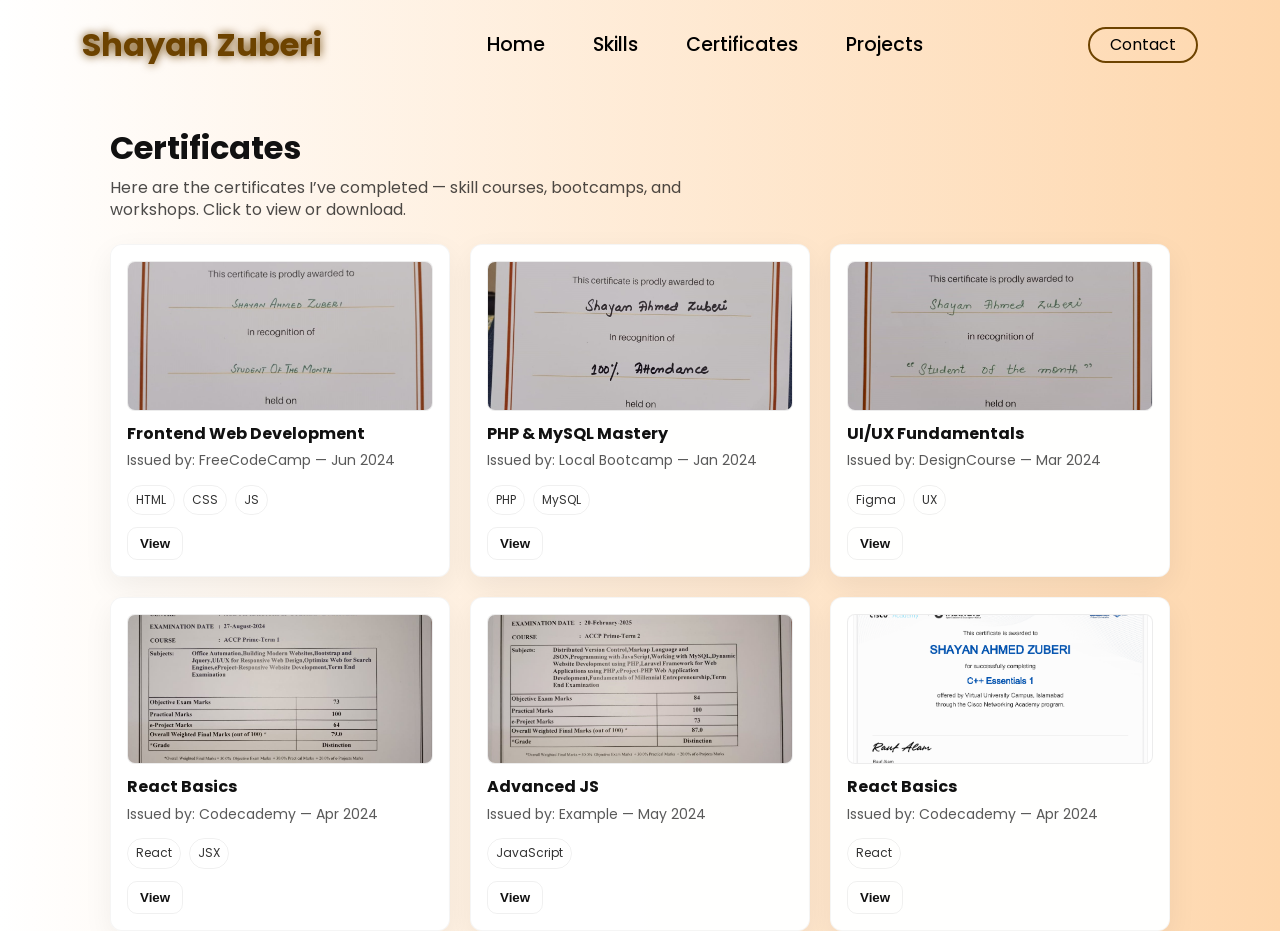
==== certificates.html @ 5d3bbd75 "first commit" ====
<!doctype html>
<html lang="en">
<head>
  <meta charset="utf-8" />
  <meta name="viewport" content="width=device-width, initial-scale=1" />
  <title>Certificates - Shayan Zuberi Portfolio</title>

  <link rel="stylesheet" href="https://cdnjs.cloudflare.com/ajax/libs/font-awesome/6.7.1/css/all.min.css">
  <link rel="stylesheet" href="https://unpkg.com/aos@next/dist/aos.css" />
  <style>
   /* ===== fonts & reset ===== */
    @import url('https://fonts.googleapis.com/css2?family=Poppins:wght@100;200;300;400;500;600&display=swap');

    *{box-sizing:border-box;margin:0;padding:0}
    html,body{height:100%}
    body{
      font-family:'Poppins',sans-serif;
      background: linear-gradient(to right, rgb(255,255,255), rgb(254,215,173));
      color:#111;
      -webkit-font-smoothing:antialiased;
      -moz-osx-font-smoothing:grayscale;
      line-height:1.4;
      overflow-y:auto;
    }

         nav {
            width: 100%;
            height: 10vh;
            position: sticky;
        }


        .nav-container {
            width: 100%;
            height: 100%;
            display: flex;
            justify-content: space-around;
            align-items: center;
        }

        .logo {
            color: black;
            font-size: 2rem;
            font-weight: bolder;
        }

        .logo span {
            color: rgb(109, 67, 0);
            text-shadow: 0 0 10px rgb(109, 67, 0);
        }

        .hamburg,
        .cancel {
            cursor: pointer;
            position: absolute;
            right: 15px;
            top: 10px;
            color: black;
            font-size: 2rem;
            display: none;
        }

        .nav-container .links {
            display: flex;
            gap: 3rem;
            align-items: center;
        }

        .nav-container .links a {
            position: relative;
            font-size: 1.2rem;
            color: black;
            text-decoration: none;
            font-weight: 500;
            transform: 0.3s linear;
        }

        .nav-container .links a::before {
            position: absolute;
            content: "";
            bottom: -3px;
            left: 0;
            width: 0%;
            height: 3px;
            background-color: rgb(109, 67, 0);
            transition: 0.2s linear;
        }

        .nav-container .links a:hover::before {
            width: 100%;
        }

        .nav-container .contact-btn {
            background-color: transparent;
            padding: 5px 20px;
            border-radius: 20px;
            border: 2px solid rgb(109, 67, 0);
            transition: 0.2s linear;
            color: #000;
            text-decoration: none;
        }

        .nav-container .contact-btn a {
            color: white;
            transition: 0.3s linear;
        }

        .nav-container .contact-btn:hover,
        .nav-container .contact-btn:hover a {
            background-color: rgb(109, 67, 0);
            color: white;
        }

        .nav-container .links a:hover {
            color: rgb(109, 67, 0);
        }

        
    /* existing .dropdown */
.dropdown{
    z-index: 100;
    position: absolute;
    top: 0;
    transform: translateY(-500px);
    width: 100%;
    height: auto;
    backdrop-filter: brightness(40%) blur(3px);
    box-shadow: 0 0 20px black;
    transition: transform 0.2s linear;
}

/* NEW: open state */
.dropdown.open {
    transform: translateY(0);
}
        .dropdown .links a {
            color: white;
            display: flex;
            text-decoration: none;
            justify-content: center;
            padding: 15px 0;
            align-items: center;
            transition: 0.2s linear;
        }

        .dropdown .links a:hover {
            background-color: rgb(109, 67, 0);
        }


    /* hide desktop nav / show hamburger on small screens */
    @media (max-width:884px){
        .row{flex-direction:column}
      .nav-container .links{display:none}
      .page-grid{padding:0 6px}
      .title{text-align:center}
      .subtitle{text-align:center}
      .card{padding:18px}
      .info{order:-1}
      .contact-btn {display: none;}
    .hamburg,.cancel {display: block;z-index: 120; }
    nav .logo {
                position: absolute;
                top: 16px;
                left: 15px;
                font-size: 1.5rem;
                z-index: 110;
            }
    }

    /* hide dropdown on desktop */
    @media (min-width:885px){
      .dropdown { display:none; }
    }

    /* ===== page container ===== */
    .container{max-width:1100px;margin:36px auto;padding:0 20px}
    .header{display:flex;justify-content:space-between;align-items:flex-start;gap:12px}
    @media (max-width:980px){ .header{flex-direction:column;gap:18px} }

    .title {
      font-size:clamp(1.6rem,3.6vw,2rem);
      font-weight:700;
      color:#111;
      margin-bottom:6px;
    }
    .subtitle{color:rgba(0,0,0,0.7);max-width:70%}

    /* certificates grid */
    .filters{margin-top:14px;display:flex;gap:10px;flex-wrap:wrap}
    .pill{padding:8px 14px;border-radius:999px;border:2px solid rgba(0,0,0,0.06);background:transparent;color:#111;cursor:pointer;font-weight:600}
    .pill.active{background:rgb(109,67,0);color:#fff;border-color:transparent}

    .grid{margin-top:22px;display:grid;grid-template-columns:repeat(3,1fr);gap:20px}
    @media (max-width:1000px){ .grid{grid-template-columns:repeat(2,1fr)} }
    @media (max-width:640px){ .grid{grid-template-columns:1fr} }

    .cert-card{
      background:rgba(255,255,255,0.98);
      border-radius:12px;
      padding:16px;
      border:1px solid rgba(0,0,0,0.04);
      box-shadow:0 10px 30px rgba(0,0,0,0.06);
      display:flex;
      flex-direction:column;
      gap:12px;
      transition:transform .18s ease,box-shadow .18s ease;
    }
    .cert-card:hover{ transform:translateY(-8px); box-shadow:0 18px 40px rgba(0,0,0,0.09); }

    .cert-thumb{
      height:150px;border-radius:8px;background:#f4f4f4;border:1px solid rgba(0,0,0,0.03);overflow:hidden;display:flex;align-items:center;justify-content:center;
    }
    .cert-thumb img{width:100%;height:100%;object-fit:cover;display:block}

    .cert-meta{display:flex;flex-direction:column;gap:6px}
    .cert-meta h3{font-size:16px;color:#111;margin:0}
    .cert-meta p{color:rgba(0,0,0,0.65);font-size:14px;margin:0}

    .cert-tags{display:flex;gap:8px;flex-wrap:wrap;margin-top:8px}
    .cert-tag{font-size:12px;padding:6px 8px;border-radius:999px;border:1px solid rgba(0,0,0,0.06);background:transparent;color:#333}

    .cert-actions{display:flex;gap:10px;align-items:center}
    .btn{padding:8px 12px;border-radius:10px;border:none;cursor:pointer;font-weight:600}
    .btn-outline{background:transparent;border:1px solid rgba(0,0,0,0.06);color:#111}
    .btn-accent{background:rgb(109,67,0);color:#fff}

    .empty{padding:24px;border-radius:10px;text-align:center;color:rgba(0,0,0,0.6);border:1px dashed rgba(0,0,0,0.06)}

    /* modal viewer */
    .modal-backdrop{position:fixed;inset:0;background:rgba(0,0,0,0.45);display:flex;align-items:center;justify-content:center;z-index:220;padding:20px}
    .modal{background:#fff;border-radius:10px;padding:14px;max-width:900px;width:100%;box-shadow:0 20px 50px rgba(0,0,0,0.25)}
    .modal img {
      width: 100%;
      max-height: 500px;   /* control modal image size */
      height: auto;
      object-fit: contain;
      border-radius: 6px;
      display:block;
    }
    .modal .controls{display:flex;justify-content:space-between;align-items:center;margin-top:8px}
    .modal .close{background:transparent;border:none;font-size:18px;cursor:pointer;color:#444}

  </style>
</head>
<body>
  <!-- NAVBAR -->
  <nav>
        <div class="nav-container">
            <div class="logo" data-aos="zoom-in" data-aos-duration="1000">
                <span>Shayan Zuberi</span>
            </div>
            <div class="links">
                <div class="link" data-aos="fade-up" data-aos-duration="1000" data-aos-delay="100"><a
                        href="index.html">Home</a>
                </div>
                <div class="link" data-aos="fade-up" data-aos-duration="1000" data-aos-delay="300"><a
                        href="skills.html">Skills</a></div>

                <div class="link" data-aos="fade-up" data-aos-duration="1000" data-aos-delay="400"><a
                        href="certificates.html">Certificates</a></div>

                <div class="link" data-aos="fade-up" data-aos-duration="1000" data-aos-delay="500"><a
                        href="projects.html">Projects</a></div>
            </div>
            <a href="contact.html" class="contact-btn" data-aos="fade-up" data-aos-duration="1000"
                data-aos-delay="400">Contact</a>
        </div>
        <i class="fa-solid fa-bars hamburg" onclick="toggleMenu()"></i>
        <div class="dropdown">
            <div class="links">
                <a href="index.html">Home</a>
                <a href="skills.html">Skills</a>
                <a href="certificates.html">Certificates</a>
                <a href="projects.html">Projects</a>
                <a href="contact.html">Contact Us</a>
                <i class="fa-solid fa-xmark cancel" onclick="cancel()"></i>
            </div>
        </div>
    </nav>

  <!-- PAGE CONTENT -->
  <main class="container" role="main">
    <header class="header" data-aos="fade-up">
      <div>
        <div class="title">Certificates</div>
        <div class="subtitle">Here are the certificates I’ve completed — skill courses, bootcamps, and workshops. Click to view or download.</div>
      </div>
    </header>

    <section class="grid" id="certGrid" data-aos="fade-up" data-aos-delay="80">
      <!-- Certificate card 1 -->
      <article class="cert-card">
        <div class="cert-thumb"><img src="certificates/1.jpg" alt="Certificate 1"></div>
        <div class="cert-meta">
          <h3>Frontend Web Development</h3>
          <p class="muted">Issued by: FreeCodeCamp — Jun 2024</p>
          <div class="cert-tags"><span class="cert-tag">HTML</span><span class="cert-tag">CSS</span><span class="cert-tag">JS</span></div>
        </div>
        <div class="cert-actions" style="margin-top:auto">
          <button class="btn btn-outline" onclick="viewCert(this)">View</button>
        </div>
      </article>

      <!-- Certificate card 2 -->
      <article class="cert-card">
        <div class="cert-thumb"><img src="certificates/2.jpg" alt="Certificate 2"></div>
        <div class="cert-meta">
          <h3>PHP & MySQL Mastery</h3>
          <p class="muted">Issued by: Local Bootcamp — Jan 2024</p>
          <div class="cert-tags"><span class="cert-tag">PHP</span><span class="cert-tag">MySQL</span></div>
        </div>
        <div class="cert-actions" style="margin-top:auto">
          <button class="btn btn-outline" onclick="viewCert(this)">View</button>
        </div>
      </article>

      <!-- Certificate card 3 -->
      <article class="cert-card">
        <div class="cert-thumb"><img src="certificates/3.jpg" alt="Certificate 3"></div>
        <div class="cert-meta">
          <h3>UI/UX Fundamentals</h3>
          <p class="muted">Issued by: DesignCourse — Mar 2024</p>
          <div class="cert-tags"><span class="cert-tag">Figma</span><span class="cert-tag">UX</span></div>
        </div>
        <div class="cert-actions" style="margin-top:auto">
          <button class="btn btn-outline" onclick="viewCert(this)">View</button>
        </div>
      </article>

      <!-- more sample cards -->
      <article class="cert-card">
        <div class="cert-thumb"><img src="certificates/4.jpg" alt="Certificate 4"></div>
        <div class="cert-meta">
          <h3>React Basics</h3>
          <p class="muted">Issued by: Codecademy — Apr 2024</p>
          <div class="cert-tags"><span class="cert-tag">React</span><span class="cert-tag">JSX</span></div>
        </div>
        <div class="cert-actions" style="margin-top:auto">
          <button class="btn btn-outline" onclick="viewCert(this)">View</button>
        </div>
      </article>

      <article class="cert-card">
        <div class="cert-thumb"><img src="certificates/5.jpg" alt="Certificate 5"></div>
        <div class="cert-meta">
          <h3>Advanced JS</h3>
          <p class="muted">Issued by: Example — May 2024</p>
          <div class="cert-tags"><span class="cert-tag">JavaScript</span></div>
        </div>
        <div class="cert-actions" style="margin-top:auto">
          <button class="btn btn-outline" onclick="viewCert(this)">View</button>
        </div>
      </article>

      <article class="cert-card">
        <div class="cert-thumb"><img src="certificates/6.png" alt="Certificate 6"></div>
        <div class="cert-meta">
          <h3>React Basics</h3>
          <p class="muted">Issued by: Codecademy — Apr 2024</p>
          <div class="cert-tags"><span class="cert-tag">React</span></div>
        </div>
        <div class="cert-actions" style="margin-top:auto">
          <button class="btn btn-outline" onclick="viewCert(this)">View</button>
        </div>
      </article>
    </section>

    <div id="emptyCert" style="display:none;margin-top:18px" class="empty">No certificates found for this filter.</div>
  </main>

  <!-- modal viewer root -->
  <div id="certModal" style="display:none"></div>

  <script src="https://unpkg.com/aos@next/dist/aos.js"></script>
  <script>
    AOS.init({ offset: 0 });

const dropdown = document.querySelector(".dropdown");
const icon = document.querySelector(".hamburg");

// helper functions
function openMenu() {
  dropdown.classList.add("open");
  icon.classList.remove("fa-bars");
  icon.classList.add("fa-xmark");
}

function closeMenu() {
  dropdown.classList.remove("open");
  icon.classList.remove("fa-xmark");
  icon.classList.add("fa-bars");
}

function toggleMenu() {
  if (dropdown.classList.contains("open")) {
    closeMenu();
  } else {
    openMenu();
  }
}

// keep for safety (from your markup)
function cancel() {
  closeMenu();
}

// IMPORTANT: when the window becomes wider than breakpoint, ensure menu is closed
window.addEventListener("resize", function() {
  if (window.innerWidth > 884) {
    // close menu and reset icon
    closeMenu();
  }
});


    /* ---------- CERTIFICATE MODAL ---------- */
    function viewCert(btn){
      const card = btn.closest('.cert-card');
      const imgSrc = card.querySelector('.cert-thumb img').src;
      const title = card.querySelector('h3').innerText;
      const issued = card.querySelector('.cert-meta .muted') ? card.querySelector('.cert-meta .muted').innerText : '';
      const modalRoot = document.getElementById('certModal');

      modalRoot.innerHTML = `
        <div class="modal-backdrop" onclick="closeCertModal(event)">
          <div class="modal" onclick="event.stopPropagation()">
            <div style="display:flex;justify-content:space-between;align-items:center;gap:12px">
              <div>
                <strong style="font-size:16px">${title}</strong>
                <div style="color:rgba(0,0,0,0.65);font-size:13px">${issued}</div>
              </div>
              <button class="close" onclick="closeCertModal()" aria-label="Close"><i class="fa-solid fa-xmark"></i></button>
            </div>
            <div style="margin-top:12px">
              <img src="${imgSrc}" alt="${title}" />
            </div>
            <div class="controls" style="margin-top:10px">
              <button class="btn btn-outline" onclick="closeCertModal()">Close</button>
            </div>
          </div>
        </div>
      `;
      modalRoot.style.display = '';
      // focus management (optional)
      document.querySelector('.modal .close')?.focus();
    }

    function closeCertModal(e){
      const modalRoot = document.getElementById('certModal');
      modalRoot.style.display = 'none';
      modalRoot.innerHTML = '';
    }

  </script>
</body>
</html>
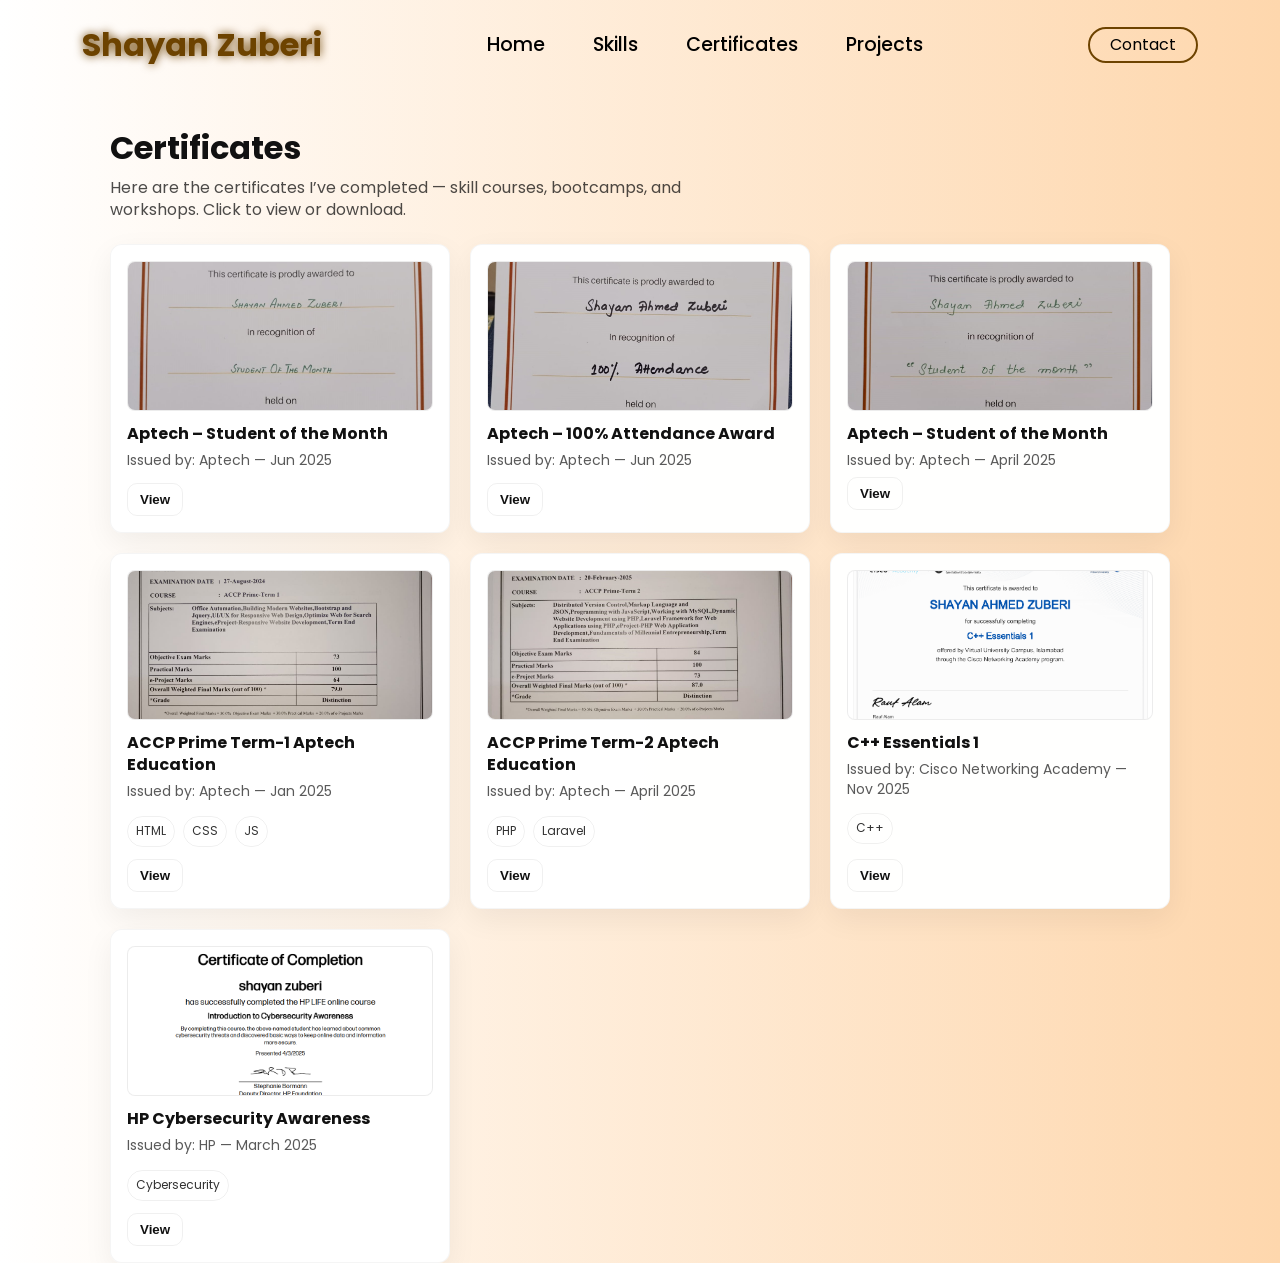
==== commit 5adb3b01: "first commit" ====
--- a/certificates.html
+++ b/certificates.html
@@ -154,7 +154,7 @@
       .nav-container .links{display:none}
       .page-grid{padding:0 6px}
       .title{text-align:center}
-      .subtitle{text-align:center}
+      .subtitle{text-align:justify; margin-left: 40px;}
       .card{padding:18px}
       .info{order:-1}
       .contact-btn {display: none;}
@@ -293,8 +293,43 @@
       <article class="cert-card">
         <div class="cert-thumb"><img src="certificates/1.jpg" alt="Certificate 1"></div>
         <div class="cert-meta">
-          <h3>Frontend Web Development</h3>
-          <p class="muted">Issued by: FreeCodeCamp — Jun 2024</p>
+          <h3>Aptech – Student of the Month</h3>
+          <p class="muted">Issued by: Aptech — Jun 2025</p>
+        </div>
+        <div class="cert-actions" style="margin-top:auto">
+          <button class="btn btn-outline" onclick="viewCert(this)">View</button>
+        </div>
+      </article>
+
+      <!-- Certificate card 2 -->
+      <article class="cert-card">
+        <div class="cert-thumb"><img src="certificates/2.jpg" alt="Certificate 2"></div>
+        <div class="cert-meta">
+          <h3>Aptech – 100% Attendance Award</h3>
+          <p class="muted">Issued by: Aptech — Jun 2025</p>
+        </div>
+        <div class="cert-actions" style="margin-top:auto">
+          <button class="btn btn-outline" onclick="viewCert(this)">View</button>
+        </div>
+      </article>
+
+      <!-- Certificate card 3 -->
+      <article class="cert-card">
+        <div class="cert-thumb"><img src="certificates/3.jpg" alt="Certificate 3"></div>
+        <div class="cert-meta">
+          <h3>Aptech – Student of the Month</h3>
+          <p class="muted">Issued by: Aptech — April 2025</p>
+        <div class="cert-actions" style="margin-top:auto">
+          <button class="btn btn-outline" onclick="viewCert(this)">View</button>
+        </div>
+      </article>
+
+      <!-- more sample cards -->
+      <article class="cert-card">
+        <div class="cert-thumb"><img src="certificates/4.jpg" alt="Certificate 4"></div>
+        <div class="cert-meta">
+          <h3>ACCP Prime Term-1 Aptech Education</h3>
+          <p class="muted">Issued by: Aptech — Jan 2025</p>
           <div class="cert-tags"><span class="cert-tag">HTML</span><span class="cert-tag">CSS</span><span class="cert-tag">JS</span></div>
         </div>
         <div class="cert-actions" style="margin-top:auto">
@@ -302,51 +337,12 @@
         </div>
       </article>
 
-      <!-- Certificate card 2 -->
-      <article class="cert-card">
-        <div class="cert-thumb"><img src="certificates/2.jpg" alt="Certificate 2"></div>
-        <div class="cert-meta">
-          <h3>PHP & MySQL Mastery</h3>
-          <p class="muted">Issued by: Local Bootcamp — Jan 2024</p>
-          <div class="cert-tags"><span class="cert-tag">PHP</span><span class="cert-tag">MySQL</span></div>
-        </div>
-        <div class="cert-actions" style="margin-top:auto">
-          <button class="btn btn-outline" onclick="viewCert(this)">View</button>
-        </div>
-      </article>
-
-      <!-- Certificate card 3 -->
-      <article class="cert-card">
-        <div class="cert-thumb"><img src="certificates/3.jpg" alt="Certificate 3"></div>
-        <div class="cert-meta">
-          <h3>UI/UX Fundamentals</h3>
-          <p class="muted">Issued by: DesignCourse — Mar 2024</p>
-          <div class="cert-tags"><span class="cert-tag">Figma</span><span class="cert-tag">UX</span></div>
-        </div>
-        <div class="cert-actions" style="margin-top:auto">
-          <button class="btn btn-outline" onclick="viewCert(this)">View</button>
-        </div>
-      </article>
-
-      <!-- more sample cards -->
-      <article class="cert-card">
-        <div class="cert-thumb"><img src="certificates/4.jpg" alt="Certificate 4"></div>
-        <div class="cert-meta">
-          <h3>React Basics</h3>
-          <p class="muted">Issued by: Codecademy — Apr 2024</p>
-          <div class="cert-tags"><span class="cert-tag">React</span><span class="cert-tag">JSX</span></div>
-        </div>
-        <div class="cert-actions" style="margin-top:auto">
-          <button class="btn btn-outline" onclick="viewCert(this)">View</button>
-        </div>
-      </article>
-
       <article class="cert-card">
         <div class="cert-thumb"><img src="certificates/5.jpg" alt="Certificate 5"></div>
         <div class="cert-meta">
-          <h3>Advanced JS</h3>
-          <p class="muted">Issued by: Example — May 2024</p>
-          <div class="cert-tags"><span class="cert-tag">JavaScript</span></div>
+          <h3>ACCP Prime Term-2 Aptech Education</h3>
+          <p class="muted">Issued by: Aptech — April 2025</p>
+          <div class="cert-tags"><span class="cert-tag">PHP</span><span class="cert-tag">Laravel</span></div>
         </div>
         <div class="cert-actions" style="margin-top:auto">
           <button class="btn btn-outline" onclick="viewCert(this)">View</button>
@@ -356,9 +352,21 @@
       <article class="cert-card">
         <div class="cert-thumb"><img src="certificates/6.png" alt="Certificate 6"></div>
         <div class="cert-meta">
-          <h3>React Basics</h3>
-          <p class="muted">Issued by: Codecademy — Apr 2024</p>
-          <div class="cert-tags"><span class="cert-tag">React</span></div>
+          <h3>C++ Essentials 1</h3>
+          <p class="muted">Issued by: Cisco Networking Academy — Nov 2025</p>
+          <div class="cert-tags"><span class="cert-tag">C++</span></div>
+        </div>
+        <div class="cert-actions" style="margin-top:auto">
+          <button class="btn btn-outline" onclick="viewCert(this)">View</button>
+        </div>
+      </article>
+    
+     <article class="cert-card">
+        <div class="cert-thumb"><img src="certificates/7.png" alt="Certificate 6"></div>
+        <div class="cert-meta">
+          <h3>HP Cybersecurity Awareness</h3>
+          <p class="muted">Issued by: HP — March 2025</p>
+          <div class="cert-tags"><span class="cert-tag">Cybersecurity</span></div>
         </div>
         <div class="cert-actions" style="margin-top:auto">
           <button class="btn btn-outline" onclick="viewCert(this)">View</button>
